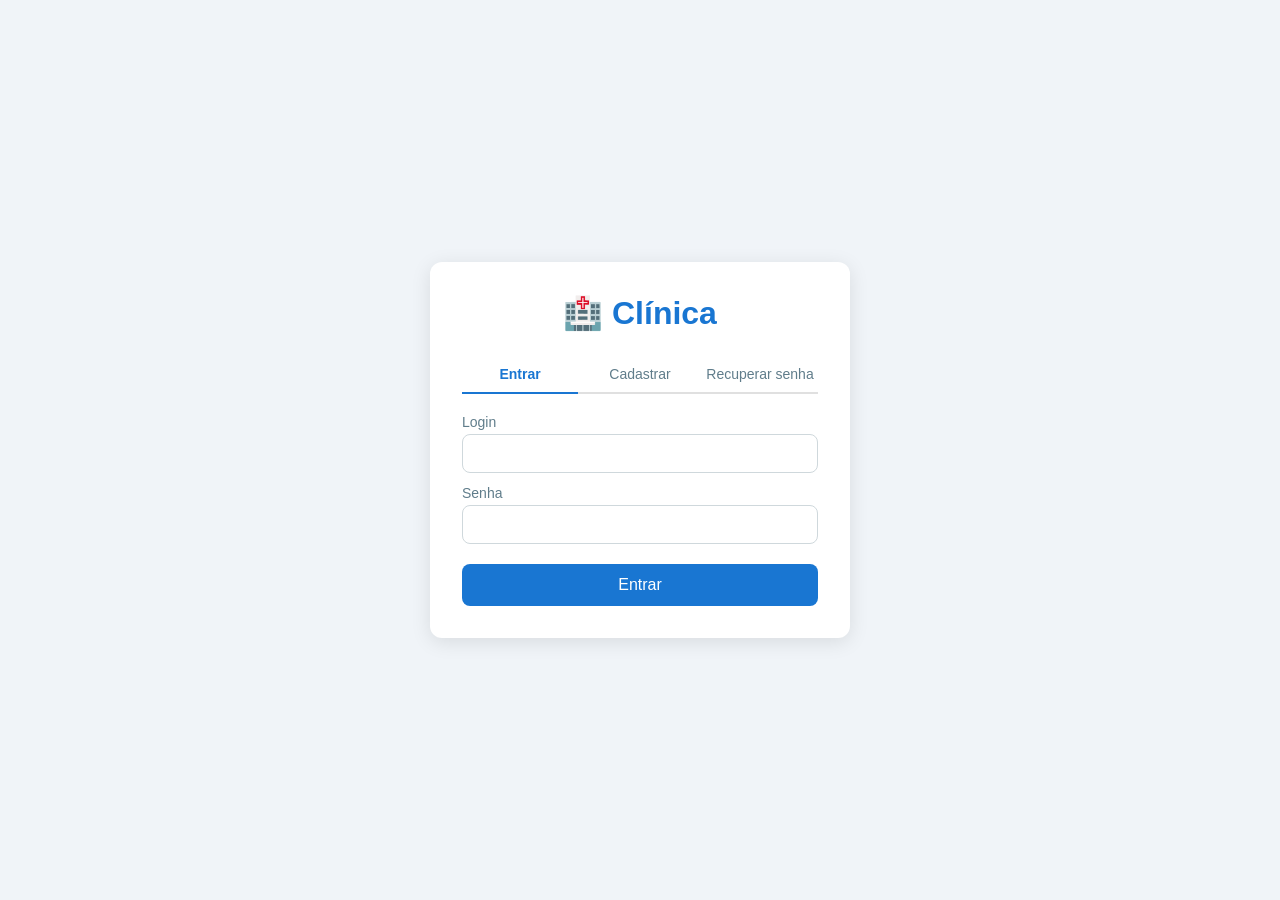
==== src/main/resources/static/index.html @ 56949017 "atualizacao projeto final de parad" ====
<!DOCTYPE html>
<html lang="pt-BR">
<head>
    <meta charset="UTF-8">
    <meta name="viewport" content="width=device-width, initial-scale=1.0">
    <title>Clínica - Login</title>
    <link rel="stylesheet" href="css/style.css">
</head>
<body>
<main class="auth-container">
    <div class="auth-card">
        <h1>🏥 Clínica</h1>

        <nav class="tabs">
            <button class="tab active" data-tab="login">Entrar</button>
            <button class="tab" data-tab="register">Cadastrar</button>
            <button class="tab" data-tab="recovery">Recuperar senha</button>
        </nav>

        <div id="message" class="message hidden"></div>

        <!-- LOGIN -->
        <form id="form-login" class="tab-content">
            <label for="login-user">Login</label>
            <input id="login-user" type="text" required autocomplete="username">

            <label for="login-pass">Senha</label>
            <input id="login-pass" type="password" required autocomplete="current-password">

            <button type="submit" class="btn-primary">Entrar</button>
        </form>

        <!-- CADASTRO -->
        <form id="form-register" class="tab-content hidden">
            <label for="reg-user">Login</label>
            <input id="reg-user" type="text" required>

            <label for="reg-email">E-mail</label>
            <input id="reg-email" type="email" required>

            <label for="reg-pass">Senha</label>
            <input id="reg-pass" type="password" required>

            <label for="reg-role">Função</label>
            <select id="reg-role" required>
                <option value="RECEPCIONIST">Recepcionista</option>
                <option value="MEDIC">Médico</option>
                <option value="ADMIN">Administrador</option>
            </select>

            <button type="submit" class="btn-primary">Cadastrar</button>
        </form>

        <!-- RECUPERAÇÃO DE SENHA -->
        <div id="form-recovery-wrapper" class="tab-content hidden">
            <form id="form-recovery-request" class="recovery-step">
                <label for="rec-email">E-mail cadastrado</label>
                <input id="rec-email" type="email" required>
                <button type="submit" class="btn-primary">Enviar código</button>
            </form>

            <form id="form-recovery-validate" class="recovery-step hidden">
                <label for="rec-code">Código recebido por e-mail</label>
                <input id="rec-code" type="text" required>
                <button type="submit" class="btn-primary">Validar código</button>
            </form>

            <form id="form-recovery-change" class="recovery-step hidden">
                <label for="rec-newpass">Nova senha</label>
                <input id="rec-newpass" type="password" required>
                <button type="submit" class="btn-primary">Alterar senha</button>
            </form>
        </div>
    </div>
</main>
<script src="js/auth.js"></script>
</body>
</html>
---- src/main/resources/static/css/style.css ----
* {
    margin: 0;
    padding: 0;
    box-sizing: border-box;
    font-family: "Segoe UI", Roboto, Arial, sans-serif;
}

:root {
    --primary: #1976d2;
    --primary-dark: #115293;
    --bg: #f0f4f8;
    --card: #ffffff;
    --text: #263238;
    --muted: #607d8b;
    --error: #c62828;
    --success: #2e7d32;
}

body {
    background: var(--bg);
    color: var(--text);
    min-height: 100vh;
}

.hidden {
    display: none !important;
}

/* ---------- Tela de login ---------- */
.auth-container {
    display: flex;
    align-items: center;
    justify-content: center;
    min-height: 100vh;
    padding: 16px;
}

.auth-card {
    background: var(--card);
    border-radius: 12px;
    box-shadow: 0 4px 20px rgba(0, 0, 0, 0.1);
    padding: 32px;
    width: 100%;
    max-width: 420px;
}

.auth-card h1 {
    text-align: center;
    margin-bottom: 24px;
    color: var(--primary);
}

.tabs {
    display: flex;
    gap: 4px;
    margin-bottom: 20px;
    border-bottom: 2px solid #e0e0e0;
}

.tab {
    flex: 1;
    background: none;
    border: none;
    padding: 10px 4px;
    cursor: pointer;
    color: var(--muted);
    font-size: 14px;
    border-bottom: 2px solid transparent;
    margin-bottom: -2px;
}

.tab.active {
    color: var(--primary);
    border-bottom-color: var(--primary);
    font-weight: 600;
}

form label {
    display: block;
    margin: 12px 0 4px;
    font-size: 14px;
    color: var(--muted);
}

form input,
form select {
    width: 100%;
    padding: 10px 12px;
    border: 1px solid #cfd8dc;
    border-radius: 8px;
    font-size: 15px;
}

form input:focus,
form select:focus {
    outline: none;
    border-color: var(--primary);
}

.btn-primary {
    width: 100%;
    margin-top: 20px;
    padding: 12px;
    background: var(--primary);
    color: #fff;
    border: none;
    border-radius: 8px;
    font-size: 16px;
    cursor: pointer;
}

.btn-primary:hover {
    background: var(--primary-dark);
}

.message {
    padding: 10px 12px;
    border-radius: 8px;
    margin-bottom: 12px;
    font-size: 14px;
}

.message.error {
    background: #ffebee;
    color: var(--error);
}

.message.success {
    background: #e8f5e9;
    color: var(--success);
}

/* ---------- Dashboard ---------- */
.topbar {
    background: var(--primary);
    color: #fff;
    display: flex;
    align-items: center;
    justify-content: space-between;
    padding: 14px 24px;
}

.topbar h1 {
    font-size: 20px;
}

.btn-logout {
    background: rgba(255, 255, 255, 0.15);
    color: #fff;
    border: 1px solid rgba(255, 255, 255, 0.4);
    padding: 8px 16px;
    border-radius: 8px;
    cursor: pointer;
}

.btn-logout:hover {
    background: rgba(255, 255, 255, 0.3);
}

.dashboard {
    max-width: 1000px;
    margin: 24px auto;
    padding: 0 16px;
    display: grid;
    grid-template-columns: 1fr 1fr;
    gap: 24px;
}

.card {
    background: var(--card);
    border-radius: 12px;
    box-shadow: 0 2px 10px rgba(0, 0, 0, 0.08);
    padding: 24px;
}

.card.full {
    grid-column: 1 / -1;
}

.card h2 {
    font-size: 18px;
    margin-bottom: 16px;
    color: var(--primary-dark);
}

.search-row {
    display: flex;
    gap: 8px;
    margin-bottom: 16px;
}

.search-row input {
    flex: 1;
    padding: 10px 12px;
    border: 1px solid #cfd8dc;
    border-radius: 8px;
}

.search-row button {
    padding: 10px 16px;
    background: var(--primary);
    color: #fff;
    border: none;
    border-radius: 8px;
    cursor: pointer;
}

table {
    width: 100%;
    border-collapse: collapse;
    font-size: 14px;
}

th, td {
    text-align: left;
    padding: 10px 8px;
    border-bottom: 1px solid #eceff1;
}

th {
    color: var(--muted);
    font-weight: 600;
}

tr:hover td {
    background: #f5f9fc;
}

@media (max-width: 720px) {
    .dashboard {
        grid-template-columns: 1fr;
    }
}
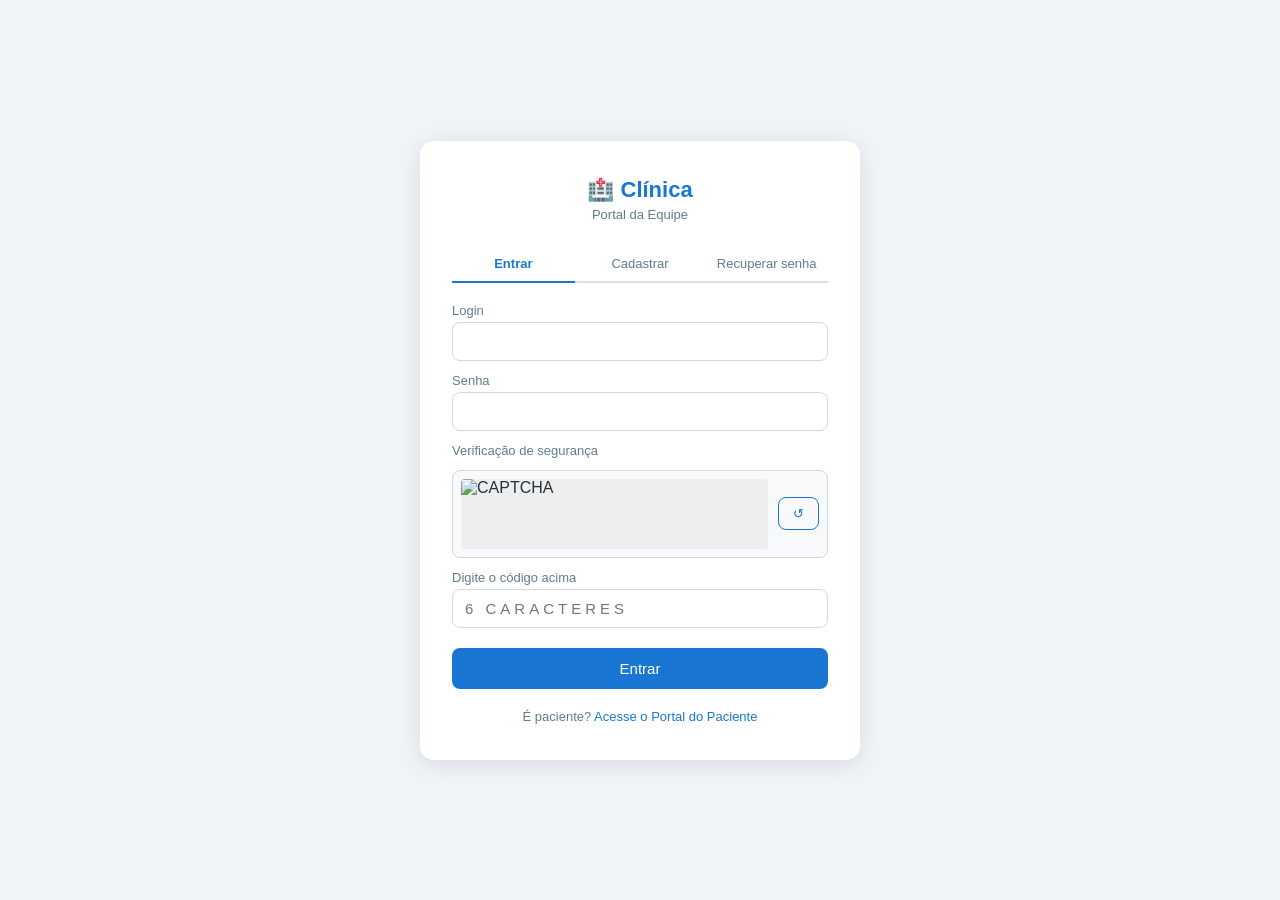
==== commit ae72f1c3: "Feat/captcha,Front" ====
--- a/src/main/resources/static/index.html
+++ b/src/main/resources/static/index.html
@@ -3,13 +3,14 @@
 <head>
     <meta charset="UTF-8">
     <meta name="viewport" content="width=device-width, initial-scale=1.0">
-    <title>Clínica - Login</title>
+    <title>Clínica — Acesso da Equipe</title>
     <link rel="stylesheet" href="css/style.css">
 </head>
 <body>
 <main class="auth-container">
     <div class="auth-card">
         <h1>🏥 Clínica</h1>
+        <p class="subtitle">Portal da Equipe</p>
 
         <nav class="tabs">
             <button class="tab active" data-tab="login">Entrar</button>
@@ -19,7 +20,7 @@
 
         <div id="message" class="message hidden"></div>
 
-        <!-- LOGIN -->
+        
         <form id="form-login" class="tab-content">
             <label for="login-user">Login</label>
             <input id="login-user" type="text" required autocomplete="username">
@@ -27,19 +28,39 @@
             <label for="login-pass">Senha</label>
             <input id="login-pass" type="password" required autocomplete="current-password">
 
+            <label>Verificação de segurança</label>
+            <div class="captcha-box">
+                <img id="captcha-img-login" src="" alt="CAPTCHA" style="background:#eee">
+                <button type="button" id="btn-refresh-login" class="btn-secondary">↺</button>
+            </div>
+            <label for="captcha-input-login">Digite o código acima</label>
+            <input id="captcha-input-login" type="text" maxlength="6" required autocomplete="off"
+                   placeholder="6 caracteres" style="letter-spacing:4px; text-transform:uppercase">
+
             <button type="submit" class="btn-primary">Entrar</button>
         </form>
 
-        <!-- CADASTRO -->
+        
+        <div id="mfa-step" class="hidden">
+            <div class="info-box" id="mfa-hint"></div>
+            <label for="mfa-email">E-mail</label>
+            <input id="mfa-email" type="email" readonly style="background:#f5f5f5">
+            <label for="mfa-code">Código recebido por e-mail</label>
+            <input id="mfa-code" type="text" maxlength="6" required autocomplete="off"
+                   placeholder="000000" style="letter-spacing:4px; font-size:20px; text-align:center">
+            <button id="btn-verify-mfa" class="btn-primary">Confirmar acesso</button>
+        </div>
+
+        
         <form id="form-register" class="tab-content hidden">
             <label for="reg-user">Login</label>
-            <input id="reg-user" type="text" required>
+            <input id="reg-user" type="text" required minlength="3" maxlength="50">
 
             <label for="reg-email">E-mail</label>
             <input id="reg-email" type="email" required>
 
-            <label for="reg-pass">Senha</label>
-            <input id="reg-pass" type="password" required>
+            <label for="reg-pass">Senha (mín. 8 caracteres)</label>
+            <input id="reg-pass" type="password" required minlength="8">
 
             <label for="reg-role">Função</label>
             <select id="reg-role" required>
@@ -48,10 +69,32 @@
                 <option value="ADMIN">Administrador</option>
             </select>
 
+            <label>Verificação de segurança</label>
+            <div class="captcha-box">
+                <img id="captcha-img-reg" src="" alt="CAPTCHA" style="background:#eee">
+                <button type="button" id="btn-refresh-reg" class="btn-secondary">↺</button>
+            </div>
+            <label for="captcha-input-reg">Digite o código acima</label>
+            <input id="captcha-input-reg" type="text" maxlength="6" required autocomplete="off"
+                   placeholder="6 caracteres" style="letter-spacing:4px; text-transform:uppercase">
+
             <button type="submit" class="btn-primary">Cadastrar</button>
         </form>
 
-        <!-- RECUPERAÇÃO DE SENHA -->
+        
+        <div id="email-verify-step" class="hidden">
+            <div class="info-box">
+                Verifique seu e-mail e insira o código de 6 dígitos enviado.
+            </div>
+            <label for="verify-email">E-mail</label>
+            <input id="verify-email" type="email" readonly style="background:#f5f5f5">
+            <label for="verify-code">Código de verificação</label>
+            <input id="verify-code" type="text" maxlength="6" required autocomplete="off"
+                   placeholder="000000" style="letter-spacing:4px; font-size:20px; text-align:center">
+            <button id="btn-verify-email" class="btn-primary">Verificar e-mail</button>
+        </div>
+
+        
         <div id="form-recovery-wrapper" class="tab-content hidden">
             <form id="form-recovery-request" class="recovery-step">
                 <label for="rec-email">E-mail cadastrado</label>
@@ -61,18 +104,23 @@
 
             <form id="form-recovery-validate" class="recovery-step hidden">
                 <label for="rec-code">Código recebido por e-mail</label>
-                <input id="rec-code" type="text" required>
+                <input id="rec-code" type="text" maxlength="6" required>
                 <button type="submit" class="btn-primary">Validar código</button>
             </form>
 
             <form id="form-recovery-change" class="recovery-step hidden">
                 <label for="rec-newpass">Nova senha</label>
-                <input id="rec-newpass" type="password" required>
+                <input id="rec-newpass" type="password" required minlength="8">
                 <button type="submit" class="btn-primary">Alterar senha</button>
             </form>
         </div>
+
+        <p class="portal-link">
+            É paciente? <a href="patient-login.html">Acesse o Portal do Paciente</a>
+        </p>
     </div>
 </main>
 <script src="js/auth.js"></script>
+<script src="js/mfa-block.js"></script>
 </body>
 </html>
--- a/src/main/resources/static/css/style.css
+++ b/src/main/resources/static/css/style.css
@@ -6,14 +6,24 @@
 }
 
 :root {
-    --primary: #1976d2;
+    --primary:      #1976d2;
     --primary-dark: #115293;
-    --bg: #f0f4f8;
-    --card: #ffffff;
-    --text: #263238;
-    --muted: #607d8b;
-    --error: #c62828;
-    --success: #2e7d32;
+    --primary-light:#e3f2fd;
+    --bg:           #f0f4f8;
+    --card:         #ffffff;
+    --text:         #263238;
+    --muted:        #607d8b;
+    --error:        #c62828;
+    --success:      #2e7d32;
+    --warning:      #f57c00;
+    --border:       #cfd8dc;
+}
+
+body.patient {
+    --primary:      #00897b;
+    --primary-dark: #00695c;
+    --primary-light:#e0f2f1;
+    --bg:           #f0faf9;
 }
 
 body {
@@ -22,11 +32,8 @@
     min-height: 100vh;
 }
 
-.hidden {
-    display: none !important;
-}
-
-/* ---------- Tela de login ---------- */
+.hidden { display: none !important; }
+
 .auth-container {
     display: flex;
     align-items: center;
@@ -37,18 +44,37 @@
 
 .auth-card {
     background: var(--card);
-    border-radius: 12px;
-    box-shadow: 0 4px 20px rgba(0, 0, 0, 0.1);
-    padding: 32px;
+    border-radius: 14px;
+    box-shadow: 0 4px 24px rgba(0,0,0,.10);
+    padding: 36px 32px;
     width: 100%;
-    max-width: 420px;
+    max-width: 440px;
 }
 
 .auth-card h1 {
     text-align: center;
+    margin-bottom: 4px;
+    color: var(--primary);
+    font-size: 22px;
+}
+
+.auth-card .subtitle {
+    text-align: center;
+    color: var(--muted);
+    font-size: 13px;
     margin-bottom: 24px;
-    color: var(--primary);
-}
+}
+
+.portal-link {
+    display: block;
+    text-align: center;
+    margin-top: 20px;
+    font-size: 13px;
+    color: var(--muted);
+}
+
+.portal-link a { color: var(--primary); text-decoration: none; }
+.portal-link a:hover { text-decoration: underline; }
 
 .tabs {
     display: flex;
@@ -64,9 +90,10 @@
     padding: 10px 4px;
     cursor: pointer;
     color: var(--muted);
-    font-size: 14px;
+    font-size: 13px;
     border-bottom: 2px solid transparent;
     margin-bottom: -2px;
+    transition: color .2s;
 }
 
 .tab.active {
@@ -78,7 +105,7 @@
 form label {
     display: block;
     margin: 12px 0 4px;
-    font-size: 14px;
+    font-size: 13px;
     color: var(--muted);
 }
 
@@ -86,9 +113,10 @@
 form select {
     width: 100%;
     padding: 10px 12px;
-    border: 1px solid #cfd8dc;
+    border: 1px solid var(--border);
     border-radius: 8px;
     font-size: 15px;
+    transition: border-color .2s;
 }
 
 form input:focus,
@@ -105,32 +133,68 @@
     color: #fff;
     border: none;
     border-radius: 8px;
-    font-size: 16px;
-    cursor: pointer;
-}
-
-.btn-primary:hover {
-    background: var(--primary-dark);
+    font-size: 15px;
+    cursor: pointer;
+    transition: background .2s;
+}
+
+.btn-primary:hover { background: var(--primary-dark); }
+.btn-primary:disabled { opacity: .6; cursor: not-allowed; }
+
+.btn-secondary {
+    padding: 8px 14px;
+    background: transparent;
+    color: var(--primary);
+    border: 1px solid var(--primary);
+    border-radius: 8px;
+    font-size: 13px;
+    cursor: pointer;
+    transition: background .2s;
+    white-space: nowrap;
+}
+
+.btn-secondary:hover { background: var(--primary-light); }
+
+.captcha-box {
+    display: flex;
+    align-items: center;
+    gap: 10px;
+    margin-top: 12px;
+    padding: 8px;
+    background: #f8f9fb;
+    border: 1px solid var(--border);
+    border-radius: 8px;
+}
+
+.captcha-box img {
+    height: 70px;
+    border-radius: 4px;
+    flex: 1;
+    object-fit: contain;
+}
+
+.info-box {
+    background: var(--primary-light);
+    border-left: 4px solid var(--primary);
+    border-radius: 6px;
+    padding: 12px 14px;
+    font-size: 13px;
+    color: var(--primary-dark);
+    margin-bottom: 12px;
+    line-height: 1.5;
 }
 
 .message {
     padding: 10px 12px;
     border-radius: 8px;
     margin-bottom: 12px;
-    font-size: 14px;
-}
-
-.message.error {
-    background: #ffebee;
-    color: var(--error);
-}
-
-.message.success {
-    background: #e8f5e9;
-    color: var(--success);
-}
-
-/* ---------- Dashboard ---------- */
+    font-size: 13px;
+}
+
+.message.error   { background: #ffebee; color: var(--error); }
+.message.success { background: #e8f5e9; color: var(--success); }
+.message.info    { background: var(--primary-light); color: var(--primary-dark); }
+
 .topbar {
     background: var(--primary);
     color: #fff;
@@ -138,27 +202,31 @@
     align-items: center;
     justify-content: space-between;
     padding: 14px 24px;
-}
-
-.topbar h1 {
-    font-size: 20px;
+    gap: 12px;
+}
+
+.topbar h1 { font-size: 18px; }
+
+.topbar-info {
+    font-size: 13px;
+    opacity: .85;
 }
 
 .btn-logout {
-    background: rgba(255, 255, 255, 0.15);
-    color: #fff;
-    border: 1px solid rgba(255, 255, 255, 0.4);
+    background: rgba(255,255,255,.15);
+    color: #fff;
+    border: 1px solid rgba(255,255,255,.4);
     padding: 8px 16px;
     border-radius: 8px;
     cursor: pointer;
-}
-
-.btn-logout:hover {
-    background: rgba(255, 255, 255, 0.3);
-}
+    font-size: 13px;
+    white-space: nowrap;
+}
+
+.btn-logout:hover { background: rgba(255,255,255,.28); }
 
 .dashboard {
-    max-width: 1000px;
+    max-width: 1060px;
     margin: 24px auto;
     padding: 0 16px;
     display: grid;
@@ -166,21 +234,47 @@
     gap: 24px;
 }
 
+.patient-dashboard {
+    max-width: 900px;
+    margin: 24px auto;
+    padding: 0 16px;
+    display: flex;
+    flex-direction: column;
+    gap: 20px;
+}
+
+.welcome-banner {
+    background: linear-gradient(135deg, var(--primary) 0%, var(--primary-dark) 100%);
+    color: #fff;
+    border-radius: 12px;
+    padding: 24px 28px;
+}
+
+.welcome-banner h2 { font-size: 20px; margin-bottom: 4px; }
+.welcome-banner p  { font-size: 13px; opacity: .85; }
+
 .card {
     background: var(--card);
     border-radius: 12px;
-    box-shadow: 0 2px 10px rgba(0, 0, 0, 0.08);
+    box-shadow: 0 2px 10px rgba(0,0,0,.08);
     padding: 24px;
 }
 
-.card.full {
-    grid-column: 1 / -1;
-}
+.card.full { grid-column: 1 / -1; }
 
 .card h2 {
-    font-size: 18px;
+    font-size: 16px;
     margin-bottom: 16px;
     color: var(--primary-dark);
+    display: flex;
+    align-items: center;
+    gap: 8px;
+}
+
+.card-grid {
+    display: grid;
+    grid-template-columns: 1fr 1fr;
+    gap: 20px;
 }
 
 .search-row {
@@ -192,8 +286,9 @@
 .search-row input {
     flex: 1;
     padding: 10px 12px;
-    border: 1px solid #cfd8dc;
-    border-radius: 8px;
+    border: 1px solid var(--border);
+    border-radius: 8px;
+    font-size: 14px;
 }
 
 .search-row button {
@@ -208,7 +303,7 @@
 table {
     width: 100%;
     border-collapse: collapse;
-    font-size: 14px;
+    font-size: 13px;
 }
 
 th, td {
@@ -217,17 +312,47 @@
     border-bottom: 1px solid #eceff1;
 }
 
-th {
-    color: var(--muted);
+th { color: var(--muted); font-weight: 600; }
+tr:hover td { background: #f5f9fc; }
+
+.profile-grid {
+    display: grid;
+    grid-template-columns: 1fr 1fr;
+    gap: 12px 24px;
+}
+
+.profile-item label {
+    display: block;
+    font-size: 11px;
+    text-transform: uppercase;
+    letter-spacing: .5px;
+    color: var(--muted);
+    margin-bottom: 2px;
+}
+
+.profile-item span {
+    font-size: 14px;
+    font-weight: 500;
+}
+
+.badge {
+    display: inline-block;
+    padding: 2px 8px;
+    border-radius: 12px;
+    font-size: 11px;
     font-weight: 600;
 }
 
-tr:hover td {
-    background: #f5f9fc;
+.badge.active   { background: #e8f5e9; color: var(--success); }
+.badge.inactive { background: #ffebee; color: var(--error); }
+
+.empty-state {
+    text-align: center;
+    padding: 32px;
+    color: var(--muted);
+    font-size: 14px;
 }
 
 @media (max-width: 720px) {
-    .dashboard {
-        grid-template-columns: 1fr;
-    }
-}
+    .dashboard, .card-grid, .profile-grid { grid-template-columns: 1fr; }
+}
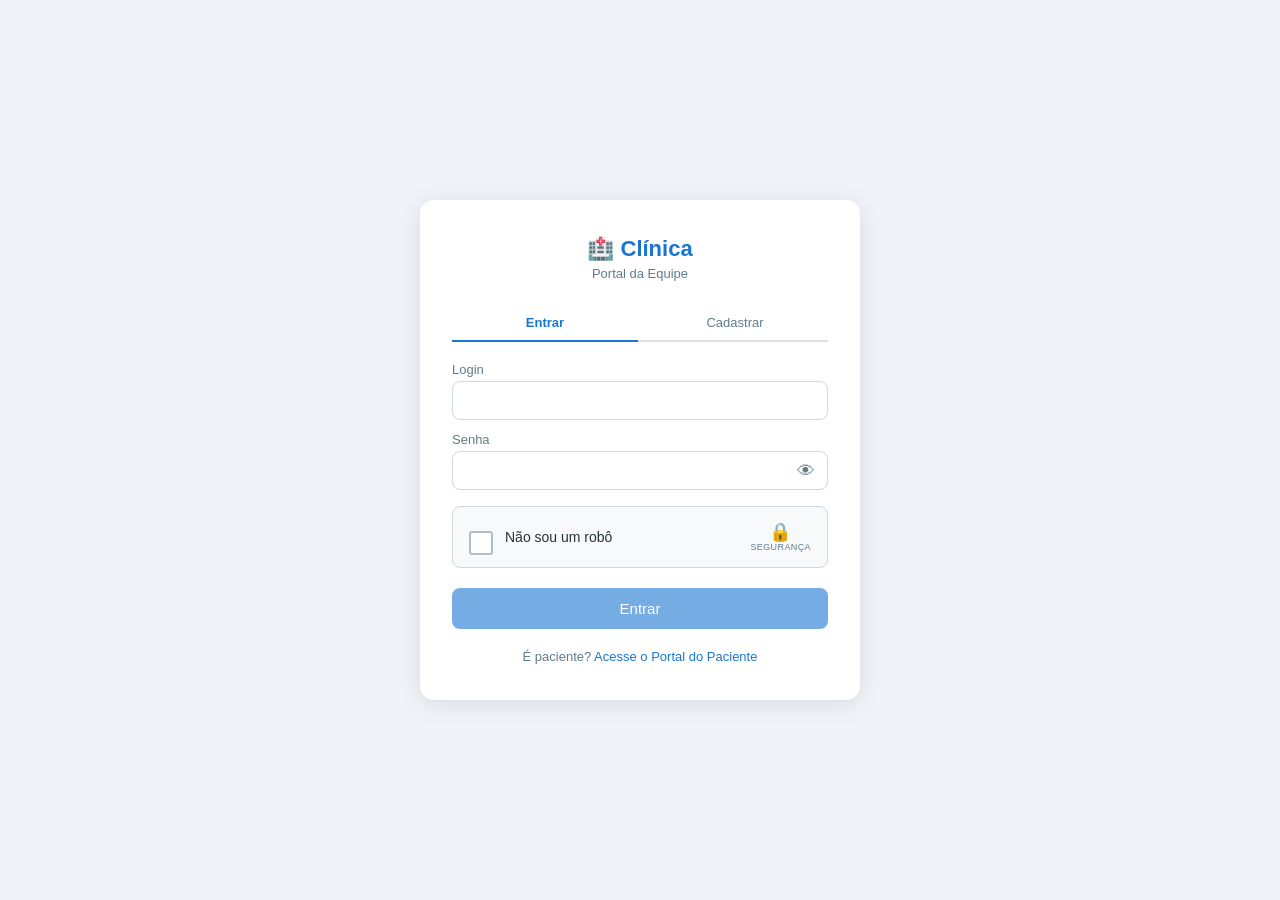
==== commit c703a056: "Feat: PoW captcha, show/hide password, field validation, remove MFA/email - Substitui CAPTCHA visual" ====
--- a/src/main/resources/static/index.html
+++ b/src/main/resources/static/index.html
@@ -15,105 +15,74 @@
         <nav class="tabs">
             <button class="tab active" data-tab="login">Entrar</button>
             <button class="tab" data-tab="register">Cadastrar</button>
-            <button class="tab" data-tab="recovery">Recuperar senha</button>
         </nav>
 
         <div id="message" class="message hidden"></div>
 
-        
-        <form id="form-login" class="tab-content">
+        <form id="form-login" class="tab-content" novalidate>
             <label for="login-user">Login</label>
             <input id="login-user" type="text" required autocomplete="username">
+            <span class="field-error hidden" data-field="login-user"></span>
 
             <label for="login-pass">Senha</label>
-            <input id="login-pass" type="password" required autocomplete="current-password">
+            <div class="input-pass-wrap">
+                <input id="login-pass" type="password" required autocomplete="current-password">
+                <button type="button" class="toggle-pass" aria-label="Mostrar senha">👁</button>
+            </div>
+            <span class="field-error hidden" data-field="login-pass"></span>
 
-            <label>Verificação de segurança</label>
-            <div class="captcha-box">
-                <img id="captcha-img-login" src="" alt="CAPTCHA" style="background:#eee">
-                <button type="button" id="btn-refresh-login" class="btn-secondary">↺</button>
+            <div class="captcha-widget">
+                <div class="captcha-inner">
+                    <div class="captcha-box" id="captcha-box-login" role="checkbox" aria-checked="false" tabindex="0"></div>
+                    <span class="captcha-label">Não sou um robô</span>
+                </div>
+                <div class="captcha-brand">
+                    <div class="captcha-brand-icon">🔒</div>
+                    <div>Segurança</div>
+                </div>
             </div>
-            <label for="captcha-input-login">Digite o código acima</label>
-            <input id="captcha-input-login" type="text" maxlength="6" required autocomplete="off"
-                   placeholder="6 caracteres" style="letter-spacing:4px; text-transform:uppercase">
 
-            <button type="submit" class="btn-primary">Entrar</button>
+            <button type="submit" class="btn-primary" id="btn-login-submit" disabled>Entrar</button>
         </form>
 
-        
-        <div id="mfa-step" class="hidden">
-            <div class="info-box" id="mfa-hint"></div>
-            <label for="mfa-email">E-mail</label>
-            <input id="mfa-email" type="email" readonly style="background:#f5f5f5">
-            <label for="mfa-code">Código recebido por e-mail</label>
-            <input id="mfa-code" type="text" maxlength="6" required autocomplete="off"
-                   placeholder="000000" style="letter-spacing:4px; font-size:20px; text-align:center">
-            <button id="btn-verify-mfa" class="btn-primary">Confirmar acesso</button>
-        </div>
-
-        
-        <form id="form-register" class="tab-content hidden">
+        <form id="form-register" class="tab-content hidden" novalidate>
             <label for="reg-user">Login</label>
             <input id="reg-user" type="text" required minlength="3" maxlength="50">
+            <span class="field-error hidden" data-field="reg-user"></span>
 
             <label for="reg-email">E-mail</label>
             <input id="reg-email" type="email" required>
+            <span class="field-error hidden" data-field="reg-email"></span>
 
-            <label for="reg-pass">Senha (mín. 8 caracteres)</label>
-            <input id="reg-pass" type="password" required minlength="8">
+            <label for="reg-pass">Senha <small>(mín. 8 caracteres)</small></label>
+            <div class="input-pass-wrap">
+                <input id="reg-pass" type="password" required minlength="8">
+                <button type="button" class="toggle-pass" aria-label="Mostrar senha">👁</button>
+            </div>
+            <span class="field-error hidden" data-field="reg-pass"></span>
 
             <label for="reg-role">Função</label>
             <select id="reg-role" required>
+                <option value="">Selecione...</option>
                 <option value="RECEPCIONIST">Recepcionista</option>
                 <option value="MEDIC">Médico</option>
                 <option value="ADMIN">Administrador</option>
             </select>
+            <span class="field-error hidden" data-field="reg-role"></span>
 
-            <label>Verificação de segurança</label>
-            <div class="captcha-box">
-                <img id="captcha-img-reg" src="" alt="CAPTCHA" style="background:#eee">
-                <button type="button" id="btn-refresh-reg" class="btn-secondary">↺</button>
+            <div class="captcha-widget">
+                <div class="captcha-inner">
+                    <div class="captcha-box" id="captcha-box-reg" role="checkbox" aria-checked="false" tabindex="0"></div>
+                    <span class="captcha-label">Não sou um robô</span>
+                </div>
+                <div class="captcha-brand">
+                    <div class="captcha-brand-icon">🔒</div>
+                    <div>Segurança</div>
+                </div>
             </div>
-            <label for="captcha-input-reg">Digite o código acima</label>
-            <input id="captcha-input-reg" type="text" maxlength="6" required autocomplete="off"
-                   placeholder="6 caracteres" style="letter-spacing:4px; text-transform:uppercase">
 
-            <button type="submit" class="btn-primary">Cadastrar</button>
+            <button type="submit" class="btn-primary" id="btn-reg-submit" disabled>Cadastrar</button>
         </form>
-
-        
-        <div id="email-verify-step" class="hidden">
-            <div class="info-box">
-                Verifique seu e-mail e insira o código de 6 dígitos enviado.
-            </div>
-            <label for="verify-email">E-mail</label>
-            <input id="verify-email" type="email" readonly style="background:#f5f5f5">
-            <label for="verify-code">Código de verificação</label>
-            <input id="verify-code" type="text" maxlength="6" required autocomplete="off"
-                   placeholder="000000" style="letter-spacing:4px; font-size:20px; text-align:center">
-            <button id="btn-verify-email" class="btn-primary">Verificar e-mail</button>
-        </div>
-
-        
-        <div id="form-recovery-wrapper" class="tab-content hidden">
-            <form id="form-recovery-request" class="recovery-step">
-                <label for="rec-email">E-mail cadastrado</label>
-                <input id="rec-email" type="email" required>
-                <button type="submit" class="btn-primary">Enviar código</button>
-            </form>
-
-            <form id="form-recovery-validate" class="recovery-step hidden">
-                <label for="rec-code">Código recebido por e-mail</label>
-                <input id="rec-code" type="text" maxlength="6" required>
-                <button type="submit" class="btn-primary">Validar código</button>
-            </form>
-
-            <form id="form-recovery-change" class="recovery-step hidden">
-                <label for="rec-newpass">Nova senha</label>
-                <input id="rec-newpass" type="password" required minlength="8">
-                <button type="submit" class="btn-primary">Alterar senha</button>
-            </form>
-        </div>
 
         <p class="portal-link">
             É paciente? <a href="patient-login.html">Acesse o Portal do Paciente</a>
@@ -121,6 +90,5 @@
     </div>
 </main>
 <script src="js/auth.js"></script>
-<script src="js/mfa-block.js"></script>
 </body>
 </html>
--- a/src/main/resources/static/css/style.css
+++ b/src/main/resources/static/css/style.css
@@ -356,3 +356,181 @@
 @media (max-width: 720px) {
     .dashboard, .card-grid, .profile-grid { grid-template-columns: 1fr; }
 }
+
+
+.pow-pending {
+    background: var(--primary-light);
+    color: var(--primary-dark);
+}
+
+.pow-done {
+    background: #e8f5e9;
+    color: var(--success);
+}
+
+.pow-error {
+    background: #ffebee;
+    color: var(--error);
+}
+
+.field-error {
+    display: block;
+    color: var(--error);
+    font-size: 12px;
+    margin-top: 3px;
+}
+
+.field-error.hidden {
+    display: none !important;
+}
+
+input.field-invalid,
+select.field-invalid {
+    border-color: var(--error);
+    background: #fff8f8;
+}
+
+input.field-invalid:focus,
+select.field-invalid:focus {
+    outline: none;
+    border-color: var(--error);
+    box-shadow: 0 0 0 2px rgba(198, 40, 40, 0.15);
+}
+
+form label small {
+    font-size: 11px;
+    color: var(--muted);
+    font-weight: 400;
+}
+
+.input-pass-wrap {
+    position: relative;
+}
+
+.input-pass-wrap input {
+    padding-right: 44px;
+}
+
+.toggle-pass {
+    position: absolute;
+    right: 10px;
+    top: 50%;
+    transform: translateY(-50%);
+    background: none;
+    border: none;
+    cursor: pointer;
+    font-size: 17px;
+    color: var(--muted);
+    padding: 2px;
+    line-height: 1;
+    width: auto;
+    margin: 0;
+    transition: color .2s;
+}
+
+.toggle-pass:hover { color: var(--primary); }
+
+/* ── Captcha widget (click-to-verify) ─────────────────────────────── */
+.captcha-widget {
+    display: flex;
+    align-items: center;
+    justify-content: space-between;
+    padding: 12px 16px;
+    border: 1px solid var(--border);
+    border-radius: 8px;
+    background: #f8f9fb;
+    margin-top: 16px;
+    user-select: none;
+}
+
+.captcha-inner {
+    display: flex;
+    align-items: center;
+    gap: 12px;
+}
+
+.captcha-box {
+    width: 24px;
+    height: 24px;
+    border: 2px solid #b0bec5;
+    border-radius: 3px;
+    background: white;
+    cursor: pointer;
+    display: flex;
+    align-items: center;
+    justify-content: center;
+    flex-shrink: 0;
+    transition: border-color .2s, background .2s;
+}
+
+.captcha-box:hover        { border-color: var(--primary); }
+.captcha-box.loading      { border-color: var(--primary); cursor: default; }
+.captcha-box.done         { background: var(--primary); border-color: var(--primary); cursor: default; }
+
+.captcha-label {
+    font-size: 14px;
+    color: var(--text);
+    cursor: pointer;
+}
+
+.captcha-brand {
+    display: flex;
+    flex-direction: column;
+    align-items: center;
+    gap: 1px;
+    font-size: 9px;
+    color: var(--muted);
+    text-transform: uppercase;
+    letter-spacing: .4px;
+}
+
+.captcha-brand-icon { font-size: 18px; line-height: 1; }
+
+.captcha-check {
+    color: white;
+    font-size: 16px;
+    font-weight: 700;
+    line-height: 1;
+}
+
+.captcha-spinner {
+    width: 14px;
+    height: 14px;
+    border: 2px solid #bbdefb;
+    border-top-color: var(--primary);
+    border-radius: 50%;
+    animation: spin .8s linear infinite;
+}
+
+@keyframes spin { to { transform: rotate(360deg); } }
+
+/* ── Show/hide password ────────────────────────────────────────────── */
+.input-pass-wrap {
+    position: relative;
+    display: block;
+}
+
+.input-pass-wrap input {
+    width: 100%;
+    padding-right: 44px;
+}
+
+.toggle-pass {
+    position: absolute;
+    right: 10px;
+    top: 50%;
+    transform: translateY(-50%);
+    background: none;
+    border: none;
+    cursor: pointer;
+    font-size: 18px;
+    color: var(--muted);
+    padding: 0 3px;
+    line-height: 1;
+    width: auto;
+    margin: 0;
+    z-index: 2;
+    transition: color .2s;
+}
+
+.toggle-pass:hover { color: var(--primary); }
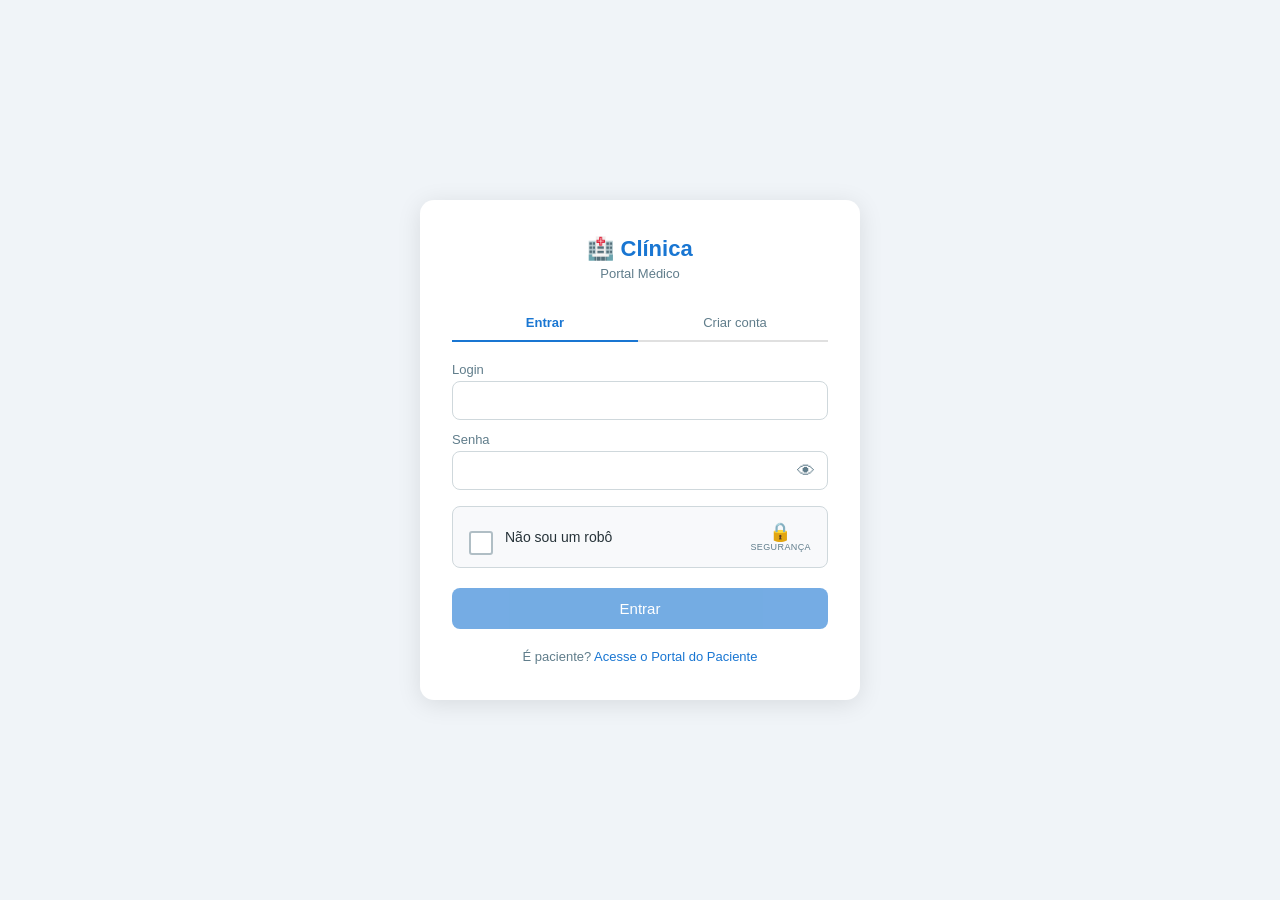
==== commit 8db2d650: "Fase A" ====
--- a/src/main/resources/static/index.html
+++ b/src/main/resources/static/index.html
@@ -3,18 +3,18 @@
 <head>
     <meta charset="UTF-8">
     <meta name="viewport" content="width=device-width, initial-scale=1.0">
-    <title>Clínica — Acesso da Equipe</title>
+    <title>Clínica — Acesso Médico</title>
     <link rel="stylesheet" href="css/style.css">
 </head>
 <body>
 <main class="auth-container">
     <div class="auth-card">
         <h1>🏥 Clínica</h1>
-        <p class="subtitle">Portal da Equipe</p>
+        <p class="subtitle">Portal Médico</p>
 
         <nav class="tabs">
             <button class="tab active" data-tab="login">Entrar</button>
-            <button class="tab" data-tab="register">Cadastrar</button>
+            <button class="tab" data-tab="register">Criar conta</button>
         </nav>
 
         <div id="message" class="message hidden"></div>
@@ -50,25 +50,12 @@
             <input id="reg-user" type="text" required minlength="3" maxlength="50">
             <span class="field-error hidden" data-field="reg-user"></span>
 
-            <label for="reg-email">E-mail</label>
-            <input id="reg-email" type="email" required>
-            <span class="field-error hidden" data-field="reg-email"></span>
-
             <label for="reg-pass">Senha <small>(mín. 8 caracteres)</small></label>
             <div class="input-pass-wrap">
                 <input id="reg-pass" type="password" required minlength="8">
                 <button type="button" class="toggle-pass" aria-label="Mostrar senha">👁</button>
             </div>
             <span class="field-error hidden" data-field="reg-pass"></span>
-
-            <label for="reg-role">Função</label>
-            <select id="reg-role" required>
-                <option value="">Selecione...</option>
-                <option value="RECEPCIONIST">Recepcionista</option>
-                <option value="MEDIC">Médico</option>
-                <option value="ADMIN">Administrador</option>
-            </select>
-            <span class="field-error hidden" data-field="reg-role"></span>
 
             <div class="captcha-widget">
                 <div class="captcha-inner">
@@ -81,7 +68,7 @@
                 </div>
             </div>
 
-            <button type="submit" class="btn-primary" id="btn-reg-submit" disabled>Cadastrar</button>
+            <button type="submit" class="btn-primary" id="btn-reg-submit" disabled>Criar conta</button>
         </form>
 
         <p class="portal-link">
